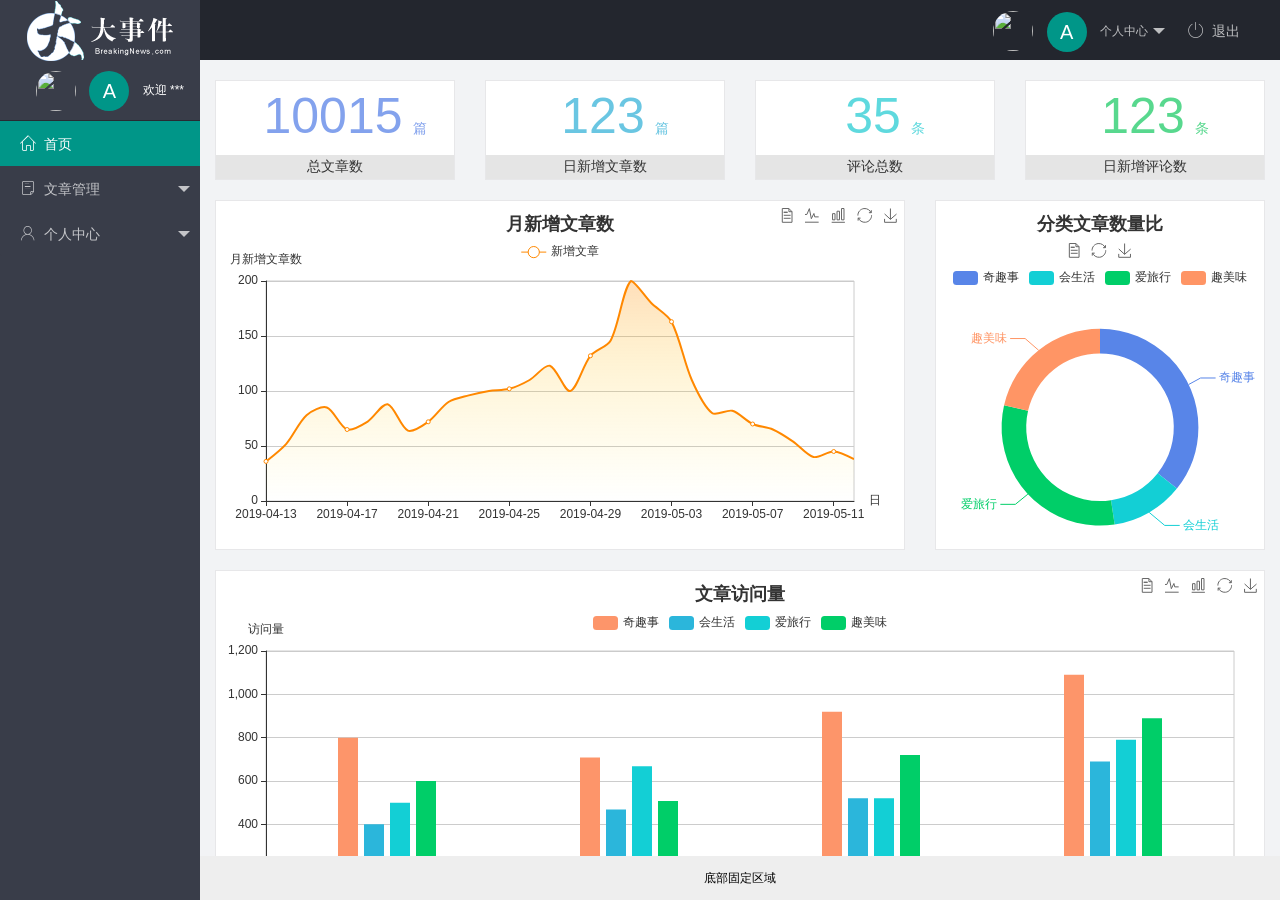
==== index.html @ 10306d2d "今日完成退出功能" ====
<!DOCTYPE html>
<html lang="en">

<head>
    <meta charset="UTF-8" />
    <meta http-equiv="X-UA-Compatible" content="IE=edge" />
    <meta name="viewport" content="width=device-width, initial-scale=1.0" />
    <title>Document</title>
    <link rel="stylesheet" href="/assets/lib/layui/css/layui.css" />
    <link rel="stylesheet" href="/assets/fonts/iconfont.css">
    <link rel="stylesheet" href="/assets/css/index.css">
</head>

<body>
    <div class="layui-layout layui-layout-admin">
        <div class="layui-header">
            <div class="layui-logo layui-hide-xs layui-bg-black">
                <img src="/assets/images/logo.png" alt="" />
            </div>

            <ul class="layui-nav layui-layout-right">
                <li class="layui-nav-item layui-hide layui-show-md-inline-block">
                    <!-- 右侧导航栏上面头像 -->
                    <a href="javascript:;" class="userinfo">
                        <img src="http://t.cn/RCzsdCq" class="layui-nav-img" />
                        <span class="text-avatar">A</span>
                        个人中心
                    </a>
                    <dl class="layui-nav-child">
                        <dd><a href="">基本资料</a></dd>
                        <dd><a href="">更换头像</a></dd>
                        <dd><a href="">重置密码</a></dd>
                    </dl>
                </li>
                <li class="layui-nav-item" lay-header-event="menuRight" lay-unselect>
                    <a href="javascript:;" id="btnLogout"><span class="iconfont icon-tuichu"></span>退出</a>
                </li>
            </ul>
        </div>

        <div class="layui-side layui-bg-black">
            <div class="layui-side-scroll">
                <!-- 左侧导航区域（可配合layui已有的垂直导航） -->
                <!-- 左侧侧边栏上面头像 -->
                <div class="userinfo">
                    <img src="http://t.cn/RCzsdCq" class="layui-nav-img" />
                    <span class="text-avatar">A</span>
                    <span id="welcome">欢迎 ***</span>
                </div>
                <ul class="layui-nav layui-nav-tree" lay-shrink="all">
                    <li class="layui-nav-item layui-this">
                        <a href="/home/dashboard.html" target="fm"><span class="iconfont icon-home"></span>首页</a>
                    </li>
                    <li class="layui-nav-item">
                        <a class="" href="javascript:;"><span class="iconfont icon-16"></span>文章管理</a>
                        <dl class="layui-nav-child">
                            <dd><a href="javascript:;"><i class="layui-icon layui-icon-app"></i>文章类别</a></dd>
                            <dd><a href="javascript:;"><i class="layui-icon layui-icon-app"></i>文章列表</a></dd>
                            <dd><a href="javascript:;"><i class="layui-icon layui-icon-app"></i>发布文章</a></dd>
                        </dl>
                    </li>
                    <li class="layui-nav-item">
                        <a href="javascript:;"><span class="iconfont icon-user"></span>个人中心</a>
                        <dl class="layui-nav-child">
                            <dd><a href="javascript:;"><i class="layui-icon layui-icon-app"></i>基本资料</a></dd>
                            <dd><a href="javascript:;"><i class="layui-icon layui-icon-app"></i>更换头像</a></dd>
                            <dd><a href="javascript:;"><i class="layui-icon layui-icon-app"></i>重置密码</a></dd>
                        </dl>
                    </li>
                </ul>
            </div>
        </div>

        <div class="layui-body">
            <!-- 内容主体区域 -->
            <iframe name="fm" src="/home/dashboard.html" frameborder="0"></iframe>
        </div>

        <div class="layui-footer">
            <!-- 底部固定区域 -->
            底部固定区域
        </div>
    </div>
    <script src="/assets/lib/layui/layui.all.js"></script>
    <script src="/assets/lib/jquery.js"></script>
    <script src="/assets/js/baseAPI.js"></script>
    <script src="/assets/js/index.js"></script>
</body>

</html>
---- assets/lib/layui/css/layui.css ----
/** layui-v2.5.5 MIT License By https://www.layui.com */
 .layui-inline,img{display:inline-block;vertical-align:middle}h1,h2,h3,h4,h5,h6{font-weight:400}.layui-edge,.layui-header,.layui-inline,.layui-main{position:relative}.layui-body,.layui-edge,.layui-elip{overflow:hidden}.layui-btn,.layui-edge,.layui-inline,img{vertical-align:middle}.layui-btn,.layui-disabled,.layui-icon,.layui-unselect{-moz-user-select:none;-webkit-user-select:none;-ms-user-select:none}.layui-elip,.layui-form-checkbox span,.layui-form-pane .layui-form-label{text-overflow:ellipsis;white-space:nowrap}.layui-breadcrumb,.layui-tree-btnGroup{visibility:hidden}blockquote,body,button,dd,div,dl,dt,form,h1,h2,h3,h4,h5,h6,input,li,ol,p,pre,td,textarea,th,ul{margin:0;padding:0;-webkit-tap-highlight-color:rgba(0,0,0,0)}a:active,a:hover{outline:0}img{border:none}li{list-style:none}table{border-collapse:collapse;border-spacing:0}h4,h5,h6{font-size:100%}button,input,optgroup,option,select,textarea{font-family:inherit;font-size:inherit;font-style:inherit;font-weight:inherit;outline:0}pre{white-space:pre-wrap;white-space:-moz-pre-wrap;white-space:-pre-wrap;white-space:-o-pre-wrap;word-wrap:break-word}body{line-height:24px;font:14px Helvetica Neue,Helvetica,PingFang SC,Tahoma,Arial,sans-serif}hr{height:1px;margin:10px 0;border:0;clear:both}a{color:#333;text-decoration:none}a:hover{color:#777}a cite{font-style:normal;*cursor:pointer}.layui-border-box,.layui-border-box *{box-sizing:border-box}.layui-box,.layui-box *{box-sizing:content-box}.layui-clear{clear:both;*zoom:1}.layui-clear:after{content:'\20';clear:both;*zoom:1;display:block;height:0}.layui-inline{*display:inline;*zoom:1}.layui-edge{display:inline-block;width:0;height:0;border-width:6px;border-style:dashed;border-color:transparent}.layui-edge-top{top:-4px;border-bottom-color:#999;border-bottom-style:solid}.layui-edge-right{border-left-color:#999;border-left-style:solid}.layui-edge-bottom{top:2px;border-top-color:#999;border-top-style:solid}.layui-edge-left{border-right-color:#999;border-right-style:solid}.layui-disabled,.layui-disabled:hover{color:#d2d2d2!important;cursor:not-allowed!important}.layui-circle{border-radius:100%}.layui-show{display:block!important}.layui-hide{display:none!important}@font-face{font-family:layui-icon;src:url(../font/iconfont.eot?v=250);src:url(../font/iconfont.eot?v=250#iefix) format('embedded-opentype'),url(../font/iconfont.woff2?v=250) format('woff2'),url(../font/iconfont.woff?v=250) format('woff'),url(../font/iconfont.ttf?v=250) format('truetype'),url(../font/iconfont.svg?v=250#layui-icon) format('svg')}.layui-icon{font-family:layui-icon!important;font-size:16px;font-style:normal;-webkit-font-smoothing:antialiased;-moz-osx-font-smoothing:grayscale}.layui-icon-reply-fill:before{content:"\e611"}.layui-icon-set-fill:before{content:"\e614"}.layui-icon-menu-fill:before{content:"\e60f"}.layui-icon-search:before{content:"\e615"}.layui-icon-share:before{content:"\e641"}.layui-icon-set-sm:before{content:"\e620"}.layui-icon-engine:before{content:"\e628"}.layui-icon-close:before{content:"\1006"}.layui-icon-close-fill:before{content:"\1007"}.layui-icon-chart-screen:before{content:"\e629"}.layui-icon-star:before{content:"\e600"}.layui-icon-circle-dot:before{content:"\e617"}.layui-icon-chat:before{content:"\e606"}.layui-icon-release:before{content:"\e609"}.layui-icon-list:before{content:"\e60a"}.layui-icon-chart:before{content:"\e62c"}.layui-icon-ok-circle:before{content:"\1005"}.layui-icon-layim-theme:before{content:"\e61b"}.layui-icon-table:before{content:"\e62d"}.layui-icon-right:before{content:"\e602"}.layui-icon-left:before{content:"\e603"}.layui-icon-cart-simple:before{content:"\e698"}.layui-icon-face-cry:before{content:"\e69c"}.layui-icon-face-smile:before{content:"\e6af"}.layui-icon-survey:before{content:"\e6b2"}.layui-icon-tree:before{content:"\e62e"}.layui-icon-upload-circle:before{content:"\e62f"}.layui-icon-add-circle:before{content:"\e61f"}.layui-icon-download-circle:before{content:"\e601"}.layui-icon-templeate-1:before{content:"\e630"}.layui-icon-util:before{content:"\e631"}.layui-icon-face-surprised:before{content:"\e664"}.layui-icon-edit:before{content:"\e642"}.layui-icon-speaker:before{content:"\e645"}.layui-icon-down:before{content:"\e61a"}.layui-icon-file:before{content:"\e621"}.layui-icon-layouts:before{content:"\e632"}.layui-icon-rate-half:before{content:"\e6c9"}.layui-icon-add-circle-fine:before{content:"\e608"}.layui-icon-prev-circle:before{content:"\e633"}.layui-icon-read:before{content:"\e705"}.layui-icon-404:before{content:"\e61c"}.layui-icon-carousel:before{content:"\e634"}.layui-icon-help:before{content:"\e607"}.layui-icon-code-circle:before{content:"\e635"}.layui-icon-water:before{content:"\e636"}.layui-icon-username:before{content:"\e66f"}.layui-icon-find-fill:before{content:"\e670"}.layui-icon-about:before{content:"\e60b"}.layui-icon-location:before{content:"\e715"}.layui-icon-up:before{content:"\e619"}.layui-icon-pause:before{content:"\e651"}.layui-icon-date:before{content:"\e637"}.layui-icon-layim-uploadfile:before{content:"\e61d"}.layui-icon-delete:before{content:"\e640"}.layui-icon-play:before{content:"\e652"}.layui-icon-top:before{content:"\e604"}.layui-icon-friends:before{content:"\e612"}.layui-icon-refresh-3:before{content:"\e9aa"}.layui-icon-ok:before{content:"\e605"}.layui-icon-layer:before{content:"\e638"}.layui-icon-face-smile-fine:before{content:"\e60c"}.layui-icon-dollar:before{content:"\e659"}.layui-icon-group:before{content:"\e613"}.layui-icon-layim-download:before{content:"\e61e"}.layui-icon-picture-fine:before{content:"\e60d"}.layui-icon-link:before{content:"\e64c"}.layui-icon-diamond:before{content:"\e735"}.layui-icon-log:before{content:"\e60e"}.layui-icon-rate-solid:before{content:"\e67a"}.layui-icon-fonts-del:before{content:"\e64f"}.layui-icon-unlink:before{content:"\e64d"}.layui-icon-fonts-clear:before{content:"\e639"}.layui-icon-triangle-r:before{content:"\e623"}.layui-icon-circle:before{content:"\e63f"}.layui-icon-radio:before{content:"\e643"}.layui-icon-align-center:before{content:"\e647"}.layui-icon-align-right:before{content:"\e648"}.layui-icon-align-left:before{content:"\e649"}.layui-icon-loading-1:before{content:"\e63e"}.layui-icon-return:before{content:"\e65c"}.layui-icon-fonts-strong:before{content:"\e62b"}.layui-icon-upload:before{content:"\e67c"}.layui-icon-dialogue:before{content:"\e63a"}.layui-icon-video:before{content:"\e6ed"}.layui-icon-headset:before{content:"\e6fc"}.layui-icon-cellphone-fine:before{content:"\e63b"}.layui-icon-add-1:before{content:"\e654"}.layui-icon-face-smile-b:before{content:"\e650"}.layui-icon-fonts-html:before{content:"\e64b"}.layui-icon-form:before{content:"\e63c"}.layui-icon-cart:before{content:"\e657"}.layui-icon-camera-fill:before{content:"\e65d"}.layui-icon-tabs:before{content:"\e62a"}.layui-icon-fonts-code:before{content:"\e64e"}.layui-icon-fire:before{content:"\e756"}.layui-icon-set:before{content:"\e716"}.layui-icon-fonts-u:before{content:"\e646"}.layui-icon-triangle-d:before{content:"\e625"}.layui-icon-tips:before{content:"\e702"}.layui-icon-picture:before{content:"\e64a"}.layui-icon-more-vertical:before{content:"\e671"}.layui-icon-flag:before{content:"\e66c"}.layui-icon-loading:before{content:"\e63d"}.layui-icon-fonts-i:before{content:"\e644"}.layui-icon-refresh-1:before{content:"\e666"}.layui-icon-rmb:before{content:"\e65e"}.layui-icon-home:before{content:"\e68e"}.layui-icon-user:before{content:"\e770"}.layui-icon-notice:before{content:"\e667"}.layui-icon-login-weibo:before{content:"\e675"}.layui-icon-voice:before{content:"\e688"}.layui-icon-upload-drag:before{content:"\e681"}.layui-icon-login-qq:before{content:"\e676"}.layui-icon-snowflake:before{content:"\e6b1"}.layui-icon-file-b:before{content:"\e655"}.layui-icon-template:before{content:"\e663"}.layui-icon-auz:before{content:"\e672"}.layui-icon-console:before{content:"\e665"}.layui-icon-app:before{content:"\e653"}.layui-icon-prev:before{content:"\e65a"}.layui-icon-website:before{content:"\e7ae"}.layui-icon-next:before{content:"\e65b"}.layui-icon-component:before{content:"\e857"}.layui-icon-more:before{content:"\e65f"}.layui-icon-login-wechat:before{content:"\e677"}.layui-icon-shrink-right:before{content:"\e668"}.layui-icon-spread-left:before{content:"\e66b"}.layui-icon-camera:before{content:"\e660"}.layui-icon-note:before{content:"\e66e"}.layui-icon-refresh:before{content:"\e669"}.layui-icon-female:before{content:"\e661"}.layui-icon-male:before{content:"\e662"}.layui-icon-password:before{content:"\e673"}.layui-icon-senior:before{content:"\e674"}.layui-icon-theme:before{content:"\e66a"}.layui-icon-tread:before{content:"\e6c5"}.layui-icon-praise:before{content:"\e6c6"}.layui-icon-star-fill:before{content:"\e658"}.layui-icon-rate:before{content:"\e67b"}.layui-icon-template-1:before{content:"\e656"}.layui-icon-vercode:before{content:"\e679"}.layui-icon-cellphone:before{content:"\e678"}.layui-icon-screen-full:before{content:"\e622"}.layui-icon-screen-restore:before{content:"\e758"}.layui-icon-cols:before{content:"\e610"}.layui-icon-export:before{content:"\e67d"}.layui-icon-print:before{content:"\e66d"}.layui-icon-slider:before{content:"\e714"}.layui-icon-addition:before{content:"\e624"}.layui-icon-subtraction:before{content:"\e67e"}.layui-icon-service:before{content:"\e626"}.layui-icon-transfer:before{content:"\e691"}.layui-main{width:1140px;margin:0 auto}.layui-header{z-index:1000;height:60px}.layui-header a:hover{transition:all .5s;-webkit-transition:all .5s}.layui-side{position:fixed;left:0;top:0;bottom:0;z-index:999;width:200px;overflow-x:hidden}.layui-side-scroll{position:relative;width:220px;height:100%;overflow-x:hidden}.layui-body{position:absolute;left:200px;right:0;top:0;bottom:0;z-index:998;width:auto;overflow-y:auto;box-sizing:border-box}.layui-layout-body{overflow:hidden}.layui-layout-admin .layui-header{background-color:#23262E}.layui-layout-admin .layui-side{top:60px;width:200px;overflow-x:hidden}.layui-layout-admin .layui-body{position:fixed;top:60px;bottom:44px}.layui-layout-admin .layui-main{width:auto;margin:0 15px}.layui-layout-admin .layui-footer{position:fixed;left:200px;right:0;bottom:0;height:44px;line-height:44px;padding:0 15px;background-color:#eee}.layui-layout-admin .layui-logo{position:absolute;left:0;top:0;width:200px;height:100%;line-height:60px;text-align:center;color:#009688;font-size:16px}.layui-layout-admin .layui-header .layui-nav{background:0 0}.layui-layout-left{position:absolute!important;left:200px;top:0}.layui-layout-right{position:absolute!important;right:0;top:0}.layui-container{position:relative;margin:0 auto;padding:0 15px;box-sizing:border-box}.layui-fluid{position:relative;margin:0 auto;padding:0 15px}.layui-row:after,.layui-row:before{content:'';display:block;clear:both}.layui-col-lg1,.layui-col-lg10,.layui-col-lg11,.layui-col-lg12,.layui-col-lg2,.layui-col-lg3,.layui-col-lg4,.layui-col-lg5,.layui-col-lg6,.layui-col-lg7,.layui-col-lg8,.layui-col-lg9,.layui-col-md1,.layui-col-md10,.layui-col-md11,.layui-col-md12,.layui-col-md2,.layui-col-md3,.layui-col-md4,.layui-col-md5,.layui-col-md6,.layui-col-md7,.layui-col-md8,.layui-col-md9,.layui-col-sm1,.layui-col-sm10,.layui-col-sm11,.layui-col-sm12,.layui-col-sm2,.layui-col-sm3,.layui-col-sm4,.layui-col-sm5,.layui-col-sm6,.layui-col-sm7,.layui-col-sm8,.layui-col-sm9,.layui-col-xs1,.layui-col-xs10,.layui-col-xs11,.layui-col-xs12,.layui-col-xs2,.layui-col-xs3,.layui-col-xs4,.layui-col-xs5,.layui-col-xs6,.layui-col-xs7,.layui-col-xs8,.layui-col-xs9{position:relative;display:block;box-sizing:border-box}.layui-col-xs1,.layui-col-xs10,.layui-col-xs11,.layui-col-xs12,.layui-col-xs2,.layui-col-xs3,.layui-col-xs4,.layui-col-xs5,.layui-col-xs6,.layui-col-xs7,.layui-col-xs8,.layui-col-xs9{float:left}.layui-col-xs1{width:8.33333333%}.layui-col-xs2{width:16.66666667%}.layui-col-xs3{width:25%}.layui-col-xs4{width:33.33333333%}.layui-col-xs5{width:41.66666667%}.layui-col-xs6{width:50%}.layui-col-xs7{width:58.33333333%}.layui-col-xs8{width:66.66666667%}.layui-col-xs9{width:75%}.layui-col-xs10{width:83.33333333%}.layui-col-xs11{width:91.66666667%}.layui-col-xs12{width:100%}.layui-col-xs-offset1{margin-left:8.33333333%}.layui-col-xs-offset2{margin-left:16.66666667%}.layui-col-xs-offset3{margin-left:25%}.layui-col-xs-offset4{margin-left:33.33333333%}.layui-col-xs-offset5{margin-left:41.66666667%}.layui-col-xs-offset6{margin-left:50%}.layui-col-xs-offset7{margin-left:58.33333333%}.layui-col-xs-offset8{margin-left:66.66666667%}.layui-col-xs-offset9{margin-left:75%}.layui-col-xs-offset10{margin-left:83.33333333%}.layui-col-xs-offset11{margin-left:91.66666667%}.layui-col-xs-offset12{margin-left:100%}@media screen and (max-width:768px){.layui-hide-xs{display:none!important}.layui-show-xs-block{display:block!important}.layui-show-xs-inline{display:inline!important}.layui-show-xs-inline-block{display:inline-block!important}}@media screen and (min-width:768px){.layui-container{width:750px}.layui-hide-sm{display:none!important}.layui-show-sm-block{display:block!important}.layui-show-sm-inline{display:inline!important}.layui-show-sm-inline-block{display:inline-block!important}.layui-col-sm1,.layui-col-sm10,.layui-col-sm11,.layui-col-sm12,.layui-col-sm2,.layui-col-sm3,.layui-col-sm4,.layui-col-sm5,.layui-col-sm6,.layui-col-sm7,.layui-col-sm8,.layui-col-sm9{float:left}.layui-col-sm1{width:8.33333333%}.layui-col-sm2{width:16.66666667%}.layui-col-sm3{width:25%}.layui-col-sm4{width:33.33333333%}.layui-col-sm5{width:41.66666667%}.layui-col-sm6{width:50%}.layui-col-sm7{width:58.33333333%}.layui-col-sm8{width:66.66666667%}.layui-col-sm9{width:75%}.layui-col-sm10{width:83.33333333%}.layui-col-sm11{width:91.66666667%}.layui-col-sm12{width:100%}.layui-col-sm-offset1{margin-left:8.33333333%}.layui-col-sm-offset2{margin-left:16.66666667%}.layui-col-sm-offset3{margin-left:25%}.layui-col-sm-offset4{margin-left:33.33333333%}.layui-col-sm-offset5{margin-left:41.66666667%}.layui-col-sm-offset6{margin-left:50%}.layui-col-sm-offset7{margin-left:58.33333333%}.layui-col-sm-offset8{margin-left:66.66666667%}.layui-col-sm-offset9{margin-left:75%}.layui-col-sm-offset10{margin-left:83.33333333%}.layui-col-sm-offset11{margin-left:91.66666667%}.layui-col-sm-offset12{margin-left:100%}}@media screen and (min-width:992px){.layui-container{width:970px}.layui-hide-md{display:none!important}.layui-show-md-block{display:block!important}.layui-show-md-inline{display:inline!important}.layui-show-md-inline-block{display:inline-block!important}.layui-col-md1,.layui-col-md10,.layui-col-md11,.layui-col-md12,.layui-col-md2,.layui-col-md3,.layui-col-md4,.layui-col-md5,.layui-col-md6,.layui-col-md7,.layui-col-md8,.layui-col-md9{float:left}.layui-col-md1{width:8.33333333%}.layui-col-md2{width:16.66666667%}.layui-col-md3{width:25%}.layui-col-md4{width:33.33333333%}.layui-col-md5{width:41.66666667%}.layui-col-md6{width:50%}.layui-col-md7{width:58.33333333%}.layui-col-md8{width:66.66666667%}.layui-col-md9{width:75%}.layui-col-md10{width:83.33333333%}.layui-col-md11{width:91.66666667%}.layui-col-md12{width:100%}.layui-col-md-offset1{margin-left:8.33333333%}.layui-col-md-offset2{margin-left:16.66666667%}.layui-col-md-offset3{margin-left:25%}.layui-col-md-offset4{margin-left:33.33333333%}.layui-col-md-offset5{margin-left:41.66666667%}.layui-col-md-offset6{margin-left:50%}.layui-col-md-offset7{margin-left:58.33333333%}.layui-col-md-offset8{margin-left:66.66666667%}.layui-col-md-offset9{margin-left:75%}.layui-col-md-offset10{margin-left:83.33333333%}.layui-col-md-offset11{margin-left:91.66666667%}.layui-col-md-offset12{margin-left:100%}}@media screen and (min-width:1200px){.layui-container{width:1170px}.layui-hide-lg{display:none!important}.layui-show-lg-block{display:block!important}.layui-show-lg-inline{display:inline!important}.layui-show-lg-inline-block{display:inline-block!important}.layui-col-lg1,.layui-col-lg10,.layui-col-lg11,.layui-col-lg12,.layui-col-lg2,.layui-col-lg3,.layui-col-lg4,.layui-col-lg5,.layui-col-lg6,.layui-col-lg7,.layui-col-lg8,.layui-col-lg9{float:left}.layui-col-lg1{width:8.33333333%}.layui-col-lg2{width:16.66666667%}.layui-col-lg3{width:25%}.layui-col-lg4{width:33.33333333%}.layui-col-lg5{width:41.66666667%}.layui-col-lg6{width:50%}.layui-col-lg7{width:58.33333333%}.layui-col-lg8{width:66.66666667%}.layui-col-lg9{width:75%}.layui-col-lg10{width:83.33333333%}.layui-col-lg11{width:91.66666667%}.layui-col-lg12{width:100%}.layui-col-lg-offset1{margin-left:8.33333333%}.layui-col-lg-offset2{margin-left:16.66666667%}.layui-col-lg-offset3{margin-left:25%}.layui-col-lg-offset4{margin-left:33.33333333%}.layui-col-lg-offset5{margin-left:41.66666667%}.layui-col-lg-offset6{margin-left:50%}.layui-col-lg-offset7{margin-left:58.33333333%}.layui-col-lg-offset8{margin-left:66.66666667%}.layui-col-lg-offset9{margin-left:75%}.layui-col-lg-offset10{margin-left:83.33333333%}.layui-col-lg-offset11{margin-left:91.66666667%}.layui-col-lg-offset12{margin-left:100%}}.layui-col-space1{margin:-.5px}.layui-col-space1>*{padding:.5px}.layui-col-space3{margin:-1.5px}.layui-col-space3>*{padding:1.5px}.layui-col-space5{margin:-2.5px}.layui-col-space5>*{padding:2.5px}.layui-col-space8{margin:-3.5px}.layui-col-space8>*{padding:3.5px}.layui-col-space10{margin:-5px}.layui-col-space10>*{padding:5px}.layui-col-space12{margin:-6px}.layui-col-space12>*{padding:6px}.layui-col-space15{margin:-7.5px}.layui-col-space15>*{padding:7.5px}.layui-col-space18{margin:-9px}.layui-col-space18>*{padding:9px}.layui-col-space20{margin:-10px}.layui-col-space20>*{padding:10px}.layui-col-space22{margin:-11px}.layui-col-space22>*{padding:11px}.layui-col-space25{margin:-12.5px}.layui-col-space25>*{padding:12.5px}.layui-col-space30{margin:-15px}.layui-col-space30>*{padding:15px}.layui-btn,.layui-input,.layui-select,.layui-textarea,.layui-upload-button{outline:0;-webkit-appearance:none;transition:all .3s;-webkit-transition:all .3s;box-sizing:border-box}.layui-elem-quote{margin-bottom:10px;padding:15px;line-height:22px;border-left:5px solid #009688;border-radius:0 2px 2px 0;background-color:#f2f2f2}.layui-quote-nm{border-style:solid;border-width:1px 1px 1px 5px;background:0 0}.layui-elem-field{margin-bottom:10px;padding:0;border-width:1px;border-style:solid}.layui-elem-field legend{margin-left:20px;padding:0 10px;font-size:20px;font-weight:300}.layui-field-title{margin:10px 0 20px;border-width:1px 0 0}.layui-field-box{padding:10px 15px}.layui-field-title .layui-field-box{padding:10px 0}.layui-progress{position:relative;height:6px;border-radius:20px;background-color:#e2e2e2}.layui-progress-bar{position:absolute;left:0;top:0;width:0;max-width:100%;height:6px;border-radius:20px;text-align:right;background-color:#5FB878;transition:all .3s;-webkit-transition:all .3s}.layui-progress-big,.layui-progress-big .layui-progress-bar{height:18px;line-height:18px}.layui-progress-text{position:relative;top:-20px;line-height:18px;font-size:12px;color:#666}.layui-progress-big .layui-progress-text{position:static;padding:0 10px;color:#fff}.layui-collapse{border-width:1px;border-style:solid;border-radius:2px}.layui-colla-content,.layui-colla-item{border-top-width:1px;border-top-style:solid}.layui-colla-item:first-child{border-top:none}.layui-colla-title{position:relative;height:42px;line-height:42px;padding:0 15px 0 35px;color:#333;background-color:#f2f2f2;cursor:pointer;font-size:14px;overflow:hidden}.layui-colla-content{display:none;padding:10px 15px;line-height:22px;color:#666}.layui-colla-icon{position:absolute;left:15px;top:0;font-size:14px}.layui-card{margin-bottom:15px;border-radius:2px;background-color:#fff;box-shadow:0 1px 2px 0 rgba(0,0,0,.05)}.layui-card:last-child{margin-bottom:0}.layui-card-header{position:relative;height:42px;line-height:42px;padding:0 15px;border-bottom:1px solid #f6f6f6;color:#333;border-radius:2px 2px 0 0;font-size:14px}.layui-bg-black,.layui-bg-blue,.layui-bg-cyan,.layui-bg-green,.layui-bg-orange,.layui-bg-red{color:#fff!important}.layui-card-body{position:relative;padding:10px 15px;line-height:24px}.layui-card-body[pad15]{padding:15px}.layui-card-body[pad20]{padding:20px}.layui-card-body .layui-table{margin:5px 0}.layui-card .layui-tab{margin:0}.layui-panel-window{position:relative;padding:15px;border-radius:0;border-top:5px solid #E6E6E6;background-color:#fff}.layui-auxiliar-moving{position:fixed;left:0;right:0;top:0;bottom:0;width:100%;height:100%;background:0 0;z-index:9999999999}.layui-form-label,.layui-form-mid,.layui-form-select,.layui-input-block,.layui-input-inline,.layui-textarea{position:relative}.layui-bg-red{background-color:#FF5722!important}.layui-bg-orange{background-color:#FFB800!important}.layui-bg-green{background-color:#009688!important}.layui-bg-cyan{background-color:#2F4056!important}.layui-bg-blue{background-color:#1E9FFF!important}.layui-bg-black{background-color:#393D49!important}.layui-bg-gray{background-color:#eee!important;color:#666!important}.layui-badge-rim,.layui-colla-content,.layui-colla-item,.layui-collapse,.layui-elem-field,.layui-form-pane .layui-form-item[pane],.layui-form-pane .layui-form-label,.layui-input,.layui-layedit,.layui-layedit-tool,.layui-quote-nm,.layui-select,.layui-tab-bar,.layui-tab-card,.layui-tab-title,.layui-tab-title .layui-this:after,.layui-textarea{border-color:#e6e6e6}.layui-timeline-item:before,hr{background-color:#e6e6e6}.layui-text{line-height:22px;font-size:14px;color:#666}.layui-text h1,.layui-text h2,.layui-text h3{font-weight:500;color:#333}.layui-text h1{font-size:30px}.layui-text h2{font-size:24px}.layui-text h3{font-size:18px}.layui-text a:not(.layui-btn){color:#01AAED}.layui-text a:not(.layui-btn):hover{text-decoration:underline}.layui-text ul{padding:5px 0 5px 15px}.layui-text ul li{margin-top:5px;list-style-type:disc}.layui-text em,.layui-word-aux{color:#999!important;padding:0 5px!important}.layui-btn{display:inline-block;height:38px;line-height:38px;padding:0 18px;background-color:#009688;color:#fff;white-space:nowrap;text-align:center;font-size:14px;border:none;border-radius:2px;cursor:pointer}.layui-btn:hover{opacity:.8;filter:alpha(opacity=80);color:#fff}.layui-btn:active{opacity:1;filter:alpha(opacity=100)}.layui-btn+.layui-btn{margin-left:10px}.layui-btn-container{font-size:0}.layui-btn-container .layui-btn{margin-right:10px;margin-bottom:10px}.layui-btn-container .layui-btn+.layui-btn{margin-left:0}.layui-table .layui-btn-container .layui-btn{margin-bottom:9px}.layui-btn-radius{border-radius:100px}.layui-btn .layui-icon{margin-right:3px;font-size:18px;vertical-align:bottom;vertical-align:middle\9}.layui-btn-primary{border:1px solid #C9C9C9;background-color:#fff;color:#555}.layui-btn-primary:hover{border-color:#009688;color:#333}.layui-btn-normal{background-color:#1E9FFF}.layui-btn-warm{background-color:#FFB800}.layui-btn-danger{background-color:#FF5722}.layui-btn-checked{background-color:#5FB878}.layui-btn-disabled,.layui-btn-disabled:active,.layui-btn-disabled:hover{border:1px solid #e6e6e6;background-color:#FBFBFB;color:#C9C9C9;cursor:not-allowed;opacity:1}.layui-btn-lg{height:44px;line-height:44px;padding:0 25px;font-size:16px}.layui-btn-sm{height:30px;line-height:30px;padding:0 10px;font-size:12px}.layui-btn-sm i{font-size:16px!important}.layui-btn-xs{height:22px;line-height:22px;padding:0 5px;font-size:12px}.layui-btn-xs i{font-size:14px!important}.layui-btn-group{display:inline-block;vertical-align:middle;font-size:0}.layui-btn-group .layui-btn{margin-left:0!important;margin-right:0!important;border-left:1px solid rgba(255,255,255,.5);border-radius:0}.layui-btn-group .layui-btn-primary{border-left:none}.layui-btn-group .layui-btn-primary:hover{border-color:#C9C9C9;color:#009688}.layui-btn-group .layui-btn:first-child{border-left:none;border-radius:2px 0 0 2px}.layui-btn-group .layui-btn-primary:first-child{border-left:1px solid #c9c9c9}.layui-btn-group .layui-btn:last-child{border-radius:0 2px 2px 0}.layui-btn-group .layui-btn+.layui-btn{margin-left:0}.layui-btn-group+.layui-btn-group{margin-left:10px}.layui-btn-fluid{width:100%}.layui-input,.layui-select,.layui-textarea{height:38px;line-height:1.3;line-height:38px\9;border-width:1px;border-style:solid;background-color:#fff;border-radius:2px}.layui-input::-webkit-input-placeholder,.layui-select::-webkit-input-placeholder,.layui-textarea::-webkit-input-placeholder{line-height:1.3}.layui-input,.layui-textarea{display:block;width:100%;padding-left:10px}.layui-input:hover,.layui-textarea:hover{border-color:#D2D2D2!important}.layui-input:focus,.layui-textarea:focus{border-color:#C9C9C9!important}.layui-textarea{min-height:100px;height:auto;line-height:20px;padding:6px 10px;resize:vertical}.layui-select{padding:0 10px}.layui-form input[type=checkbox],.layui-form input[type=radio],.layui-form select{display:none}.layui-form [lay-ignore]{display:initial}.layui-form-item{margin-bottom:15px;clear:both;*zoom:1}.layui-form-item:after{content:'\20';clear:both;*zoom:1;display:block;height:0}.layui-form-label{float:left;display:block;padding:9px 15px;width:80px;font-weight:400;line-height:20px;text-align:right}.layui-form-label-col{display:block;float:none;padding:9px 0;line-height:20px;text-align:left}.layui-form-item .layui-inline{margin-bottom:5px;margin-right:10px}.layui-input-block{margin-left:110px;min-height:36px}.layui-input-inline{display:inline-block;vertical-align:middle}.layui-form-item .layui-input-inline{float:left;width:190px;margin-right:10px}.layui-form-text .layui-input-inline{width:auto}.layui-form-mid{float:left;display:block;padding:9px 0!important;line-height:20px;margin-right:10px}.layui-form-danger+.layui-form-select .layui-input,.layui-form-danger:focus{border-color:#FF5722!important}.layui-form-select .layui-input{padding-right:30px;cursor:pointer}.layui-form-select .layui-edge{position:absolute;right:10px;top:50%;margin-top:-3px;cursor:pointer;border-width:6px;border-top-color:#c2c2c2;border-top-style:solid;transition:all .3s;-webkit-transition:all .3s}.layui-form-select dl{display:none;position:absolute;left:0;top:42px;padding:5px 0;z-index:899;min-width:100%;border:1px solid #d2d2d2;max-height:300px;overflow-y:auto;background-color:#fff;border-radius:2px;box-shadow:0 2px 4px rgba(0,0,0,.12);box-sizing:border-box}.layui-form-select dl dd,.layui-form-select dl dt{padding:0 10px;line-height:36px;white-space:nowrap;overflow:hidden;text-overflow:ellipsis}.layui-form-select dl dt{font-size:12px;color:#999}.layui-form-select dl dd{cursor:pointer}.layui-form-select dl dd:hover{background-color:#f2f2f2;-webkit-transition:.5s all;transition:.5s all}.layui-form-select .layui-select-group dd{padding-left:20px}.layui-form-select dl dd.layui-select-tips{padding-left:10px!important;color:#999}.layui-form-select dl dd.layui-this{background-color:#5FB878;color:#fff}.layui-form-checkbox,.layui-form-select dl dd.layui-disabled{background-color:#fff}.layui-form-selected dl{display:block}.layui-form-checkbox,.layui-form-checkbox *,.layui-form-switch{display:inline-block;vertical-align:middle}.layui-form-selected .layui-edge{margin-top:-9px;-webkit-transform:rotate(180deg);transform:rotate(180deg);margin-top:-3px\9}:root .layui-form-selected .layui-edge{margin-top:-9px\0/IE9}.layui-form-selectup dl{top:auto;bottom:42px}.layui-select-none{margin:5px 0;text-align:center;color:#999}.layui-select-disabled .layui-disabled{border-color:#eee!important}.layui-select-disabled .layui-edge{border-top-color:#d2d2d2}.layui-form-checkbox{position:relative;height:30px;line-height:30px;margin-right:10px;padding-right:30px;cursor:pointer;font-size:0;-webkit-transition:.1s linear;transition:.1s linear;box-sizing:border-box}.layui-form-checkbox span{padding:0 10px;height:100%;font-size:14px;border-radius:2px 0 0 2px;background-color:#d2d2d2;color:#fff;overflow:hidden}.layui-form-checkbox:hover span{background-color:#c2c2c2}.layui-form-checkbox i{position:absolute;right:0;top:0;width:30px;height:28px;border:1px solid #d2d2d2;border-left:none;border-radius:0 2px 2px 0;color:#fff;font-size:20px;text-align:center}.layui-form-checkbox:hover i{border-color:#c2c2c2;color:#c2c2c2}.layui-form-checked,.layui-form-checked:hover{border-color:#5FB878}.layui-form-checked span,.layui-form-checked:hover span{background-color:#5FB878}.layui-form-checked i,.layui-form-checked:hover i{color:#5FB878}.layui-form-item .layui-form-checkbox{margin-top:4px}.layui-form-checkbox[lay-skin=primary]{height:auto!important;line-height:normal!important;min-width:18px;min-height:18px;border:none!important;margin-right:0;padding-left:28px;padding-right:0;background:0 0}.layui-form-checkbox[lay-skin=primary] span{padding-left:0;padding-right:15px;line-height:18px;background:0 0;color:#666}.layui-form-checkbox[lay-skin=primary] i{right:auto;left:0;width:16px;height:16px;line-height:16px;border:1px solid #d2d2d2;font-size:12px;border-radius:2px;background-color:#fff;-webkit-transition:.1s linear;transition:.1s linear}.layui-form-checkbox[lay-skin=primary]:hover i{border-color:#5FB878;color:#fff}.layui-form-checked[lay-skin=primary] i{border-color:#5FB878!important;background-color:#5FB878;color:#fff}.layui-checkbox-disbaled[lay-skin=primary] span{background:0 0!important;color:#c2c2c2}.layui-checkbox-disbaled[lay-skin=primary]:hover i{border-color:#d2d2d2}.layui-form-item .layui-form-checkbox[lay-skin=primary]{margin-top:10px}.layui-form-switch{position:relative;height:22px;line-height:22px;min-width:35px;padding:0 5px;margin-top:8px;border:1px solid #d2d2d2;border-radius:20px;cursor:pointer;background-color:#fff;-webkit-transition:.1s linear;transition:.1s linear}.layui-form-switch i{position:absolute;left:5px;top:3px;width:16px;height:16px;border-radius:20px;background-color:#d2d2d2;-webkit-transition:.1s linear;transition:.1s linear}.layui-form-switch em{position:relative;top:0;width:25px;margin-left:21px;padding:0!important;text-align:center!important;color:#999!important;font-style:normal!important;font-size:12px}.layui-form-onswitch{border-color:#5FB878;background-color:#5FB878}.layui-checkbox-disbaled,.layui-checkbox-disbaled i{border-color:#e2e2e2!important}.layui-form-onswitch i{left:100%;margin-left:-21px;background-color:#fff}.layui-form-onswitch em{margin-left:5px;margin-right:21px;color:#fff!important}.layui-checkbox-disbaled span{background-color:#e2e2e2!important}.layui-checkbox-disbaled:hover i{color:#fff!important}[lay-radio]{display:none}.layui-form-radio,.layui-form-radio *{display:inline-block;vertical-align:middle}.layui-form-radio{line-height:28px;margin:6px 10px 0 0;padding-right:10px;cursor:pointer;font-size:0}.layui-form-radio *{font-size:14px}.layui-form-radio>i{margin-right:8px;font-size:22px;color:#c2c2c2}.layui-form-radio>i:hover,.layui-form-radioed>i{color:#5FB878}.layui-radio-disbaled>i{color:#e2e2e2!important}.layui-form-pane .layui-form-label{width:110px;padding:8px 15px;height:38px;line-height:20px;border-width:1px;border-style:solid;border-radius:2px 0 0 2px;text-align:center;background-color:#FBFBFB;overflow:hidden;box-sizing:border-box}.layui-form-pane .layui-input-inline{margin-left:-1px}.layui-form-pane .layui-input-block{margin-left:110px;left:-1px}.layui-form-pane .layui-input{border-radius:0 2px 2px 0}.layui-form-pane .layui-form-text .layui-form-label{float:none;width:100%;border-radius:2px;box-sizing:border-box;text-align:left}.layui-form-pane .layui-form-text .layui-input-inline{display:block;margin:0;top:-1px;clear:both}.layui-form-pane .layui-form-text .layui-input-block{margin:0;left:0;top:-1px}.layui-form-pane .layui-form-text .layui-textarea{min-height:100px;border-radius:0 0 2px 2px}.layui-form-pane .layui-form-checkbox{margin:4px 0 4px 10px}.layui-form-pane .layui-form-radio,.layui-form-pane .layui-form-switch{margin-top:6px;margin-left:10px}.layui-form-pane .layui-form-item[pane]{position:relative;border-width:1px;border-style:solid}.layui-form-pane .layui-form-item[pane] .layui-form-label{position:absolute;left:0;top:0;height:100%;border-width:0 1px 0 0}.layui-form-pane .layui-form-item[pane] .layui-input-inline{margin-left:110px}@media screen and (max-width:450px){.layui-form-item .layui-form-label{text-overflow:ellipsis;overflow:hidden;white-space:nowrap}.layui-form-item .layui-inline{display:block;margin-right:0;margin-bottom:20px;clear:both}.layui-form-item .layui-inline:after{content:'\20';clear:both;display:block;height:0}.layui-form-item .layui-input-inline{display:block;float:none;left:-3px;width:auto;margin:0 0 10px 112px}.layui-form-item .layui-input-inline+.layui-form-mid{margin-left:110px;top:-5px;padding:0}.layui-form-item .layui-form-checkbox{margin-right:5px;margin-bottom:5px}}.layui-layedit{border-width:1px;border-style:solid;border-radius:2px}.layui-layedit-tool{padding:3px 5px;border-bottom-width:1px;border-bottom-style:solid;font-size:0}.layedit-tool-fixed{position:fixed;top:0;border-top:1px solid #e2e2e2}.layui-layedit-tool .layedit-tool-mid,.layui-layedit-tool .layui-icon{display:inline-block;vertical-align:middle;text-align:center;font-size:14px}.layui-layedit-tool .layui-icon{position:relative;width:32px;height:30px;line-height:30px;margin:3px 5px;color:#777;cursor:pointer;border-radius:2px}.layui-layedit-tool .layui-icon:hover{color:#393D49}.layui-layedit-tool .layui-icon:active{color:#000}.layui-layedit-tool .layedit-tool-active{background-color:#e2e2e2;color:#000}.layui-layedit-tool .layui-disabled,.layui-layedit-tool .layui-disabled:hover{color:#d2d2d2;cursor:not-allowed}.layui-layedit-tool .layedit-tool-mid{width:1px;height:18px;margin:0 10px;background-color:#d2d2d2}.layedit-tool-html{width:50px!important;font-size:30px!important}.layedit-tool-b,.layedit-tool-code,.layedit-tool-help{font-size:16px!important}.layedit-tool-d,.layedit-tool-face,.layedit-tool-image,.layedit-tool-unlink{font-size:18px!important}.layedit-tool-image input{position:absolute;font-size:0;left:0;top:0;width:100%;height:100%;opacity:.01;filter:Alpha(opacity=1);cursor:pointer}.layui-layedit-iframe iframe{display:block;width:100%}#LAY_layedit_code{overflow:hidden}.layui-laypage{display:inline-block;*display:inline;*zoom:1;vertical-align:middle;margin:10px 0;font-size:0}.layui-laypage>a:first-child,.layui-laypage>a:first-child em{border-radius:2px 0 0 2px}.layui-laypage>a:last-child,.layui-laypage>a:last-child em{border-radius:0 2px 2px 0}.layui-laypage>:first-child{margin-left:0!important}.layui-laypage>:last-child{margin-right:0!important}.layui-laypage a,.layui-laypage button,.layui-laypage input,.layui-laypage select,.layui-laypage span{border:1px solid #e2e2e2}.layui-laypage a,.layui-laypage span{display:inline-block;*display:inline;*zoom:1;vertical-align:middle;padding:0 15px;height:28px;line-height:28px;margin:0 -1px 5px 0;background-color:#fff;color:#333;font-size:12px}.layui-flow-more a *,.layui-laypage input,.layui-table-view select[lay-ignore]{display:inline-block}.layui-laypage a:hover{color:#009688}.layui-laypage em{font-style:normal}.layui-laypage .layui-laypage-spr{color:#999;font-weight:700}.layui-laypage a{text-decoration:none}.layui-laypage .layui-laypage-curr{position:relative}.layui-laypage .layui-laypage-curr em{position:relative;color:#fff}.layui-laypage .layui-laypage-curr .layui-laypage-em{position:absolute;left:-1px;top:-1px;padding:1px;width:100%;height:100%;background-color:#009688}.layui-laypage-em{border-radius:2px}.layui-laypage-next em,.layui-laypage-prev em{font-family:Sim sun;font-size:16px}.layui-laypage .layui-laypage-count,.layui-laypage .layui-laypage-limits,.layui-laypage .layui-laypage-refresh,.layui-laypage .layui-laypage-skip{margin-left:10px;margin-right:10px;padding:0;border:none}.layui-laypage .layui-laypage-limits,.layui-laypage .layui-laypage-refresh{vertical-align:top}.layui-laypage .layui-laypage-refresh i{font-size:18px;cursor:pointer}.layui-laypage select{height:22px;padding:3px;border-radius:2px;cursor:pointer}.layui-laypage .layui-laypage-skip{height:30px;line-height:30px;color:#999}.layui-laypage button,.layui-laypage input{height:30px;line-height:30px;border-radius:2px;vertical-align:top;background-color:#fff;box-sizing:border-box}.layui-laypage input{width:40px;margin:0 10px;padding:0 3px;text-align:center}.layui-laypage input:focus,.layui-laypage select:focus{border-color:#009688!important}.layui-laypage button{margin-left:10px;padding:0 10px;cursor:pointer}.layui-table,.layui-table-view{margin:10px 0}.layui-flow-more{margin:10px 0;text-align:center;color:#999;font-size:14px}.layui-flow-more a{height:32px;line-height:32px}.layui-flow-more a *{vertical-align:top}.layui-flow-more a cite{padding:0 20px;border-radius:3px;background-color:#eee;color:#333;font-style:normal}.layui-flow-more a cite:hover{opacity:.8}.layui-flow-more a i{font-size:30px;color:#737383}.layui-table{width:100%;background-color:#fff;color:#666}.layui-table tr{transition:all .3s;-webkit-transition:all .3s}.layui-table th{text-align:left;font-weight:400}.layui-table tbody tr:hover,.layui-table thead tr,.layui-table-click,.layui-table-header,.layui-table-hover,.layui-table-mend,.layui-table-patch,.layui-table-tool,.layui-table-total,.layui-table-total tr,.layui-table[lay-even] tr:nth-child(even){background-color:#f2f2f2}.layui-table td,.layui-table th,.layui-table-col-set,.layui-table-fixed-r,.layui-table-grid-down,.layui-table-header,.layui-table-page,.layui-table-tips-main,.layui-table-tool,.layui-table-total,.layui-table-view,.layui-table[lay-skin=line],.layui-table[lay-skin=row]{border-width:1px;border-style:solid;border-color:#e6e6e6}.layui-table td,.layui-table th{position:relative;padding:9px 15px;min-height:20px;line-height:20px;font-size:14px}.layui-table[lay-skin=line] td,.layui-table[lay-skin=line] th{border-width:0 0 1px}.layui-table[lay-skin=row] td,.layui-table[lay-skin=row] th{border-width:0 1px 0 0}.layui-table[lay-skin=nob] td,.layui-table[lay-skin=nob] th{border:none}.layui-table img{max-width:100px}.layui-table[lay-size=lg] td,.layui-table[lay-size=lg] th{padding:15px 30px}.layui-table-view .layui-table[lay-size=lg] .layui-table-cell{height:40px;line-height:40px}.layui-table[lay-size=sm] td,.layui-table[lay-size=sm] th{font-size:12px;padding:5px 10px}.layui-table-view .layui-table[lay-size=sm] .layui-table-cell{height:20px;line-height:20px}.layui-table[lay-data]{display:none}.layui-table-box{position:relative;overflow:hidden}.layui-table-view .layui-table{position:relative;width:auto;margin:0}.layui-table-view .layui-table[lay-skin=line]{border-width:0 1px 0 0}.layui-table-view .layui-table[lay-skin=row]{border-width:0 0 1px}.layui-table-view .layui-table td,.layui-table-view .layui-table th{padding:5px 0;border-top:none;border-left:none}.layui-table-view .layui-table th.layui-unselect .layui-table-cell span{cursor:pointer}.layui-table-view .layui-table td{cursor:default}.layui-table-view .layui-table td[data-edit=text]{cursor:text}.layui-table-view .layui-form-checkbox[lay-skin=primary] i{width:18px;height:18px}.layui-table-view .layui-form-radio{line-height:0;padding:0}.layui-table-view .layui-form-radio>i{margin:0;font-size:20px}.layui-table-init{position:absolute;left:0;top:0;width:100%;height:100%;text-align:center;z-index:110}.layui-table-init .layui-icon{position:absolute;left:50%;top:50%;margin:-15px 0 0 -15px;font-size:30px;color:#c2c2c2}.layui-table-header{border-width:0 0 1px;overflow:hidden}.layui-table-header .layui-table{margin-bottom:-1px}.layui-table-tool .layui-inline[lay-event]{position:relative;width:26px;height:26px;padding:5px;line-height:16px;margin-right:10px;text-align:center;color:#333;border:1px solid #ccc;cursor:pointer;-webkit-transition:.5s all;transition:.5s all}.layui-table-tool .layui-inline[lay-event]:hover{border:1px solid #999}.layui-table-tool-temp{padding-right:120px}.layui-table-tool-self{position:absolute;right:17px;top:10px}.layui-table-tool .layui-table-tool-self .layui-inline[lay-event]{margin:0 0 0 10px}.layui-table-tool-panel{position:absolute;top:29px;left:-1px;padding:5px 0;min-width:150px;min-height:40px;border:1px solid #d2d2d2;text-align:left;overflow-y:auto;background-color:#fff;box-shadow:0 2px 4px rgba(0,0,0,.12)}.layui-table-cell,.layui-table-tool-panel li{overflow:hidden;text-overflow:ellipsis;white-space:nowrap}.layui-table-tool-panel li{padding:0 10px;line-height:30px;-webkit-transition:.5s all;transition:.5s all}.layui-table-tool-panel li .layui-form-checkbox[lay-skin=primary]{width:100%;padding-left:28px}.layui-table-tool-panel li:hover{background-color:#f2f2f2}.layui-table-tool-panel li .layui-form-checkbox[lay-skin=primary] i{position:absolute;left:0;top:0}.layui-table-tool-panel li .layui-form-checkbox[lay-skin=primary] span{padding:0}.layui-table-tool .layui-table-tool-self .layui-table-tool-panel{left:auto;right:-1px}.layui-table-col-set{position:absolute;right:0;top:0;width:20px;height:100%;border-width:0 0 0 1px;background-color:#fff}.layui-table-sort{width:10px;height:20px;margin-left:5px;cursor:pointer!important}.layui-table-sort .layui-edge{position:absolute;left:5px;border-width:5px}.layui-table-sort .layui-table-sort-asc{top:3px;border-top:none;border-bottom-style:solid;border-bottom-color:#b2b2b2}.layui-table-sort .layui-table-sort-asc:hover{border-bottom-color:#666}.layui-table-sort .layui-table-sort-desc{bottom:5px;border-bottom:none;border-top-style:solid;border-top-color:#b2b2b2}.layui-table-sort .layui-table-sort-desc:hover{border-top-color:#666}.layui-table-sort[lay-sort=asc] .layui-table-sort-asc{border-bottom-color:#000}.layui-table-sort[lay-sort=desc] .layui-table-sort-desc{border-top-color:#000}.layui-table-cell{height:28px;line-height:28px;padding:0 15px;position:relative;box-sizing:border-box}.layui-table-cell .layui-form-checkbox[lay-skin=primary]{top:-1px;padding:0}.layui-table-cell .layui-table-link{color:#01AAED}.laytable-cell-checkbox,.laytable-cell-numbers,.laytable-cell-radio,.laytable-cell-space{padding:0;text-align:center}.layui-table-body{position:relative;overflow:auto;margin-right:-1px;margin-bottom:-1px}.layui-table-body .layui-none{line-height:26px;padding:15px;text-align:center;color:#999}.layui-table-fixed{position:absolute;left:0;top:0;z-index:101}.layui-table-fixed .layui-table-body{overflow:hidden}.layui-table-fixed-l{box-shadow:0 -1px 8px rgba(0,0,0,.08)}.layui-table-fixed-r{left:auto;right:-1px;border-width:0 0 0 1px;box-shadow:-1px 0 8px rgba(0,0,0,.08)}.layui-table-fixed-r .layui-table-header{position:relative;overflow:visible}.layui-table-mend{position:absolute;right:-49px;top:0;height:100%;width:50px}.layui-table-tool{position:relative;z-index:890;width:100%;min-height:50px;line-height:30px;padding:10px 15px;border-width:0 0 1px}.layui-table-tool .layui-btn-container{margin-bottom:-10px}.layui-table-page,.layui-table-total{border-width:1px 0 0;margin-bottom:-1px;overflow:hidden}.layui-table-page{position:relative;width:100%;padding:7px 7px 0;height:41px;font-size:12px;white-space:nowrap}.layui-table-page>div{height:26px}.layui-table-page .layui-laypage{margin:0}.layui-table-page .layui-laypage a,.layui-table-page .layui-laypage span{height:26px;line-height:26px;margin-bottom:10px;border:none;background:0 0}.layui-table-page .layui-laypage a,.layui-table-page .layui-laypage span.layui-laypage-curr{padding:0 12px}.layui-table-page .layui-laypage span{margin-left:0;padding:0}.layui-table-page .layui-laypage .layui-laypage-prev{margin-left:-7px!important}.layui-table-page .layui-laypage .layui-laypage-curr .layui-laypage-em{left:0;top:0;padding:0}.layui-table-page .layui-laypage button,.layui-table-page .layui-laypage input{height:26px;line-height:26px}.layui-table-page .layui-laypage input{width:40px}.layui-table-page .layui-laypage button{padding:0 10px}.layui-table-page select{height:18px}.layui-table-patch .layui-table-cell{padding:0;width:30px}.layui-table-edit{position:absolute;left:0;top:0;width:100%;height:100%;padding:0 14px 1px;border-radius:0;box-shadow:1px 1px 20px rgba(0,0,0,.15)}.layui-table-edit:focus{border-color:#5FB878!important}select.layui-table-edit{padding:0 0 0 10px;border-color:#C9C9C9}.layui-table-view .layui-form-checkbox,.layui-table-view .layui-form-radio,.layui-table-view .layui-form-switch{top:0;margin:0;box-sizing:content-box}.layui-table-view .layui-form-checkbox{top:-1px;height:26px;line-height:26px}.layui-table-view .layui-form-checkbox i{height:26px}.layui-table-grid .layui-table-cell{overflow:visible}.layui-table-grid-down{position:absolute;top:0;right:0;width:26px;height:100%;padding:5px 0;border-width:0 0 0 1px;text-align:center;background-color:#fff;color:#999;cursor:pointer}.layui-table-grid-down .layui-icon{position:absolute;top:50%;left:50%;margin:-8px 0 0 -8px}.layui-table-grid-down:hover{background-color:#fbfbfb}body .layui-table-tips .layui-layer-content{background:0 0;padding:0;box-shadow:0 1px 6px rgba(0,0,0,.12)}.layui-table-tips-main{margin:-44px 0 0 -1px;max-height:150px;padding:8px 15px;font-size:14px;overflow-y:scroll;background-color:#fff;color:#666}.layui-table-tips-c{position:absolute;right:-3px;top:-13px;width:20px;height:20px;padding:3px;cursor:pointer;background-color:#666;border-radius:50%;color:#fff}.layui-table-tips-c:hover{background-color:#777}.layui-table-tips-c:before{position:relative;right:-2px}.layui-upload-file{display:none!important;opacity:.01;filter:Alpha(opacity=1)}.layui-upload-drag,.layui-upload-form,.layui-upload-wrap{display:inline-block}.layui-upload-list{margin:10px 0}.layui-upload-choose{padding:0 10px;color:#999}.layui-upload-drag{position:relative;padding:30px;border:1px dashed #e2e2e2;background-color:#fff;text-align:center;cursor:pointer;color:#999}.layui-upload-drag .layui-icon{font-size:50px;color:#009688}.layui-upload-drag[lay-over]{border-color:#009688}.layui-upload-iframe{position:absolute;width:0;height:0;border:0;visibility:hidden}.layui-upload-wrap{position:relative;vertical-align:middle}.layui-upload-wrap .layui-upload-file{display:block!important;position:absolute;left:0;top:0;z-index:10;font-size:100px;width:100%;height:100%;opacity:.01;filter:Alpha(opacity=1);cursor:pointer}.layui-transfer-active,.layui-transfer-box{display:inline-block;vertical-align:middle}.layui-transfer-box,.layui-transfer-header,.layui-transfer-search{border-width:0;border-style:solid;border-color:#e6e6e6}.layui-transfer-box{position:relative;border-width:1px;width:200px;height:360px;border-radius:2px;background-color:#fff}.layui-transfer-box .layui-form-checkbox{width:100%;margin:0!important}.layui-transfer-header{height:38px;line-height:38px;padding:0 10px;border-bottom-width:1px}.layui-transfer-search{position:relative;padding:10px;border-bottom-width:1px}.layui-transfer-search .layui-input{height:32px;padding-left:30px;font-size:12px}.layui-transfer-search .layui-icon-search{position:absolute;left:20px;top:50%;margin-top:-8px;color:#666}.layui-transfer-active{margin:0 15px}.layui-transfer-active .layui-btn{display:block;margin:0;padding:0 15px;background-color:#5FB878;border-color:#5FB878;color:#fff}.layui-transfer-active .layui-btn-disabled{background-color:#FBFBFB;border-color:#e6e6e6;color:#C9C9C9}.layui-transfer-active .layui-btn:first-child{margin-bottom:15px}.layui-transfer-active .layui-btn .layui-icon{margin:0;font-size:14px!important}.layui-transfer-data{padding:5px 0;overflow:auto}.layui-transfer-data li{height:32px;line-height:32px;padding:0 10px}.layui-transfer-data li:hover{background-color:#f2f2f2;transition:.5s all}.layui-transfer-data .layui-none{padding:15px 10px;text-align:center;color:#999}.layui-nav{position:relative;padding:0 20px;background-color:#393D49;color:#fff;border-radius:2px;font-size:0;box-sizing:border-box}.layui-nav *{font-size:14px}.layui-nav .layui-nav-item{position:relative;display:inline-block;*display:inline;*zoom:1;vertical-align:middle;line-height:60px}.layui-nav .layui-nav-item a{display:block;padding:0 20px;color:#fff;color:rgba(255,255,255,.7);transition:all .3s;-webkit-transition:all .3s}.layui-nav .layui-this:after,.layui-nav-bar,.layui-nav-tree .layui-nav-itemed:after{position:absolute;left:0;top:0;width:0;height:5px;background-color:#5FB878;transition:all .2s;-webkit-transition:all .2s}.layui-nav-bar{z-index:1000}.layui-nav .layui-nav-item a:hover,.layui-nav .layui-this a{color:#fff}.layui-nav .layui-this:after{content:'';top:auto;bottom:0;width:100%}.layui-nav-img{width:30px;height:30px;margin-right:10px;border-radius:50%}.layui-nav .layui-nav-more{content:'';width:0;height:0;border-style:solid dashed dashed;border-color:#fff transparent transparent;overflow:hidden;cursor:pointer;transition:all .2s;-webkit-transition:all .2s;position:absolute;top:50%;right:3px;margin-top:-3px;border-width:6px;border-top-color:rgba(255,255,255,.7)}.layui-nav .layui-nav-mored,.layui-nav-itemed>a .layui-nav-more{margin-top:-9px;border-style:dashed dashed solid;border-color:transparent transparent #fff}.layui-nav-child{display:none;position:absolute;left:0;top:65px;min-width:100%;line-height:36px;padding:5px 0;box-shadow:0 2px 4px rgba(0,0,0,.12);border:1px solid #d2d2d2;background-color:#fff;z-index:100;border-radius:2px;white-space:nowrap}.layui-nav .layui-nav-child a{color:#333}.layui-nav .layui-nav-child a:hover{background-color:#f2f2f2;color:#000}.layui-nav-child dd{position:relative}.layui-nav .layui-nav-child dd.layui-this a,.layui-nav-child dd.layui-this{background-color:#5FB878;color:#fff}.layui-nav-child dd.layui-this:after{display:none}.layui-nav-tree{width:200px;padding:0}.layui-nav-tree .layui-nav-item{display:block;width:100%;line-height:45px}.layui-nav-tree .layui-nav-item a{position:relative;height:45px;line-height:45px;text-overflow:ellipsis;overflow:hidden;white-space:nowrap}.layui-nav-tree .layui-nav-item a:hover{background-color:#4E5465}.layui-nav-tree .layui-nav-bar{width:5px;height:0;background-color:#009688}.layui-nav-tree .layui-nav-child dd.layui-this,.layui-nav-tree .layui-nav-child dd.layui-this a,.layui-nav-tree .layui-this,.layui-nav-tree .layui-this>a,.layui-nav-tree .layui-this>a:hover{background-color:#009688;color:#fff}.layui-nav-tree .layui-this:after{display:none}.layui-nav-itemed>a,.layui-nav-tree .layui-nav-title a,.layui-nav-tree .layui-nav-title a:hover{color:#fff!important}.layui-nav-tree .layui-nav-child{position:relative;z-index:0;top:0;border:none;box-shadow:none}.layui-nav-tree .layui-nav-child a{height:40px;line-height:40px;color:#fff;color:rgba(255,255,255,.7)}.layui-nav-tree .layui-nav-child,.layui-nav-tree .layui-nav-child a:hover{background:0 0;color:#fff}.layui-nav-tree .layui-nav-more{right:10px}.layui-nav-itemed>.layui-nav-child{display:block;padding:0;background-color:rgba(0,0,0,.3)!important}.layui-nav-itemed>.layui-nav-child>.layui-this>.layui-nav-child{display:block}.layui-nav-side{position:fixed;top:0;bottom:0;left:0;overflow-x:hidden;z-index:999}.layui-bg-blue .layui-nav-bar,.layui-bg-blue .layui-nav-itemed:after,.layui-bg-blue .layui-this:after{background-color:#93D1FF}.layui-bg-blue .layui-nav-child dd.layui-this{background-color:#1E9FFF}.layui-bg-blue .layui-nav-itemed>a,.layui-nav-tree.layui-bg-blue .layui-nav-title a,.layui-nav-tree.layui-bg-blue .layui-nav-title a:hover{background-color:#007DDB!important}.layui-breadcrumb{font-size:0}.layui-breadcrumb>*{font-size:14px}.layui-breadcrumb a{color:#999!important}.layui-breadcrumb a:hover{color:#5FB878!important}.layui-breadcrumb a cite{color:#666;font-style:normal}.layui-breadcrumb span[lay-separator]{margin:0 10px;color:#999}.layui-tab{margin:10px 0;text-align:left!important}.layui-tab[overflow]>.layui-tab-title{overflow:hidden}.layui-tab-title{position:relative;left:0;height:40px;white-space:nowrap;font-size:0;border-bottom-width:1px;border-bottom-style:solid;transition:all .2s;-webkit-transition:all .2s}.layui-tab-title li{display:inline-block;*display:inline;*zoom:1;vertical-align:middle;font-size:14px;transition:all .2s;-webkit-transition:all .2s;position:relative;line-height:40px;min-width:65px;padding:0 15px;text-align:center;cursor:pointer}.layui-tab-title li a{display:block}.layui-tab-title .layui-this{color:#000}.layui-tab-title .layui-this:after{position:absolute;left:0;top:0;content:'';width:100%;height:41px;border-width:1px;border-style:solid;border-bottom-color:#fff;border-radius:2px 2px 0 0;box-sizing:border-box;pointer-events:none}.layui-tab-bar{position:absolute;right:0;top:0;z-index:10;width:30px;height:39px;line-height:39px;border-width:1px;border-style:solid;border-radius:2px;text-align:center;background-color:#fff;cursor:pointer}.layui-tab-bar .layui-icon{position:relative;display:inline-block;top:3px;transition:all .3s;-webkit-transition:all .3s}.layui-tab-item{display:none}.layui-tab-more{padding-right:30px;height:auto!important;white-space:normal!important}.layui-tab-more li.layui-this:after{border-bottom-color:#e2e2e2;border-radius:2px}.layui-tab-more .layui-tab-bar .layui-icon{top:-2px;top:3px\9;-webkit-transform:rotate(180deg);transform:rotate(180deg)}:root .layui-tab-more .layui-tab-bar .layui-icon{top:-2px\0/IE9}.layui-tab-content{padding:10px}.layui-tab-title li .layui-tab-close{position:relative;display:inline-block;width:18px;height:18px;line-height:20px;margin-left:8px;top:1px;text-align:center;font-size:14px;color:#c2c2c2;transition:all .2s;-webkit-transition:all .2s}.layui-tab-title li .layui-tab-close:hover{border-radius:2px;background-color:#FF5722;color:#fff}.layui-tab-brief>.layui-tab-title .layui-this{color:#009688}.layui-tab-brief>.layui-tab-more li.layui-this:after,.layui-tab-brief>.layui-tab-title .layui-this:after{border:none;border-radius:0;border-bottom:2px solid #5FB878}.layui-tab-brief[overflow]>.layui-tab-title .layui-this:after{top:-1px}.layui-tab-card{border-width:1px;border-style:solid;border-radius:2px;box-shadow:0 2px 5px 0 rgba(0,0,0,.1)}.layui-tab-card>.layui-tab-title{background-color:#f2f2f2}.layui-tab-card>.layui-tab-title li{margin-right:-1px;margin-left:-1px}.layui-tab-card>.layui-tab-title .layui-this{background-color:#fff}.layui-tab-card>.layui-tab-title .layui-this:after{border-top:none;border-width:1px;border-bottom-color:#fff}.layui-tab-card>.layui-tab-title .layui-tab-bar{height:40px;line-height:40px;border-radius:0;border-top:none;border-right:none}.layui-tab-card>.layui-tab-more .layui-this{background:0 0;color:#5FB878}.layui-tab-card>.layui-tab-more .layui-this:after{border:none}.layui-timeline{padding-left:5px}.layui-timeline-item{position:relative;padding-bottom:20px}.layui-timeline-axis{position:absolute;left:-5px;top:0;z-index:10;width:20px;height:20px;line-height:20px;background-color:#fff;color:#5FB878;border-radius:50%;text-align:center;cursor:pointer}.layui-timeline-axis:hover{color:#FF5722}.layui-timeline-item:before{content:'';position:absolute;left:5px;top:0;z-index:0;width:1px;height:100%}.layui-timeline-item:last-child:before{display:none}.layui-timeline-item:first-child:before{display:block}.layui-timeline-content{padding-left:25px}.layui-timeline-title{position:relative;margin-bottom:10px}.layui-badge,.layui-badge-dot,.layui-badge-rim{position:relative;display:inline-block;padding:0 6px;font-size:12px;text-align:center;background-color:#FF5722;color:#fff;border-radius:2px}.layui-badge{height:18px;line-height:18px}.layui-badge-dot{width:8px;height:8px;padding:0;border-radius:50%}.layui-badge-rim{height:18px;line-height:18px;border-width:1px;border-style:solid;background-color:#fff;color:#666}.layui-btn .layui-badge,.layui-btn .layui-badge-dot{margin-left:5px}.layui-nav .layui-badge,.layui-nav .layui-badge-dot{position:absolute;top:50%;margin:-8px 6px 0}.layui-tab-title .layui-badge,.layui-tab-title .layui-badge-dot{left:5px;top:-2px}.layui-carousel{position:relative;left:0;top:0;background-color:#f8f8f8}.layui-carousel>[carousel-item]{position:relative;width:100%;height:100%;overflow:hidden}.layui-carousel>[carousel-item]:before{position:absolute;content:'\e63d';left:50%;top:50%;width:100px;line-height:20px;margin:-10px 0 0 -50px;text-align:center;color:#c2c2c2;font-family:layui-icon!important;font-size:30px;font-style:normal;-webkit-font-smoothing:antialiased;-moz-osx-font-smoothing:grayscale}.layui-carousel>[carousel-item]>*{display:none;position:absolute;left:0;top:0;width:100%;height:100%;background-color:#f8f8f8;transition-duration:.3s;-webkit-transition-duration:.3s}.layui-carousel-updown>*{-webkit-transition:.3s ease-in-out up;transition:.3s ease-in-out up}.layui-carousel-arrow{display:none\9;opacity:0;position:absolute;left:10px;top:50%;margin-top:-18px;width:36px;height:36px;line-height:36px;text-align:center;font-size:20px;border:0;border-radius:50%;background-color:rgba(0,0,0,.2);color:#fff;-webkit-transition-duration:.3s;transition-duration:.3s;cursor:pointer}.layui-carousel-arrow[lay-type=add]{left:auto!important;right:10px}.layui-carousel:hover .layui-carousel-arrow[lay-type=add],.layui-carousel[lay-arrow=always] .layui-carousel-arrow[lay-type=add]{right:20px}.layui-carousel[lay-arrow=always] .layui-carousel-arrow{opacity:1;left:20px}.layui-carousel[lay-arrow=none] .layui-carousel-arrow{display:none}.layui-carousel-arrow:hover,.layui-carousel-ind ul:hover{background-color:rgba(0,0,0,.35)}.layui-carousel:hover .layui-carousel-arrow{display:block\9;opacity:1;left:20px}.layui-carousel-ind{position:relative;top:-35px;width:100%;line-height:0!important;text-align:center;font-size:0}.layui-carousel[lay-indicator=outside]{margin-bottom:30px}.layui-carousel[lay-indicator=outside] .layui-carousel-ind{top:10px}.layui-carousel[lay-indicator=outside] .layui-carousel-ind ul{background-color:rgba(0,0,0,.5)}.layui-carousel[lay-indicator=none] .layui-carousel-ind{display:none}.layui-carousel-ind ul{display:inline-block;padding:5px;background-color:rgba(0,0,0,.2);border-radius:10px;-webkit-transition-duration:.3s;transition-duration:.3s}.layui-carousel-ind li{display:inline-block;width:10px;height:10px;margin:0 3px;font-size:14px;background-color:#e2e2e2;background-color:rgba(255,255,255,.5);border-radius:50%;cursor:pointer;-webkit-transition-duration:.3s;transition-duration:.3s}.layui-carousel-ind li:hover{background-color:rgba(255,255,255,.7)}.layui-carousel-ind li.layui-this{background-color:#fff}.layui-carousel>[carousel-item]>.layui-carousel-next,.layui-carousel>[carousel-item]>.layui-carousel-prev,.layui-carousel>[carousel-item]>.layui-this{display:block}.layui-carousel>[carousel-item]>.layui-this{left:0}.layui-carousel>[carousel-item]>.layui-carousel-prev{left:-100%}.layui-carousel>[carousel-item]>.layui-carousel-next{left:100%}.layui-carousel>[carousel-item]>.layui-carousel-next.layui-carousel-left,.layui-carousel>[carousel-item]>.layui-carousel-prev.layui-carousel-right{left:0}.layui-carousel>[carousel-item]>.layui-this.layui-carousel-left{left:-100%}.layui-carousel>[carousel-item]>.layui-this.layui-carousel-right{left:100%}.layui-carousel[lay-anim=updown] .layui-carousel-arrow{left:50%!important;top:20px;margin:0 0 0 -18px}.layui-carousel[lay-anim=updown]>[carousel-item]>*,.layui-carousel[lay-anim=fade]>[carousel-item]>*{left:0!important}.layui-carousel[lay-anim=updown] .layui-carousel-arrow[lay-type=add]{top:auto!important;bottom:20px}.layui-carousel[lay-anim=updown] .layui-carousel-ind{position:absolute;top:50%;right:20px;width:auto;height:auto}.layui-carousel[lay-anim=updown] .layui-carousel-ind ul{padding:3px 5px}.layui-carousel[lay-anim=updown] .layui-carousel-ind li{display:block;margin:6px 0}.layui-carousel[lay-anim=updown]>[carousel-item]>.layui-this{top:0}.layui-carousel[lay-anim=updown]>[carousel-item]>.layui-carousel-prev{top:-100%}.layui-carousel[lay-anim=updown]>[carousel-item]>.layui-carousel-next{top:100%}.layui-carousel[lay-anim=updown]>[carousel-item]>.layui-carousel-next.layui-carousel-left,.layui-carousel[lay-anim=updown]>[carousel-item]>.layui-carousel-prev.layui-carousel-right{top:0}.layui-carousel[lay-anim=updown]>[carousel-item]>.layui-this.layui-carousel-left{top:-100%}.layui-carousel[lay-anim=updown]>[carousel-item]>.layui-this.layui-carousel-right{top:100%}.layui-carousel[lay-anim=fade]>[carousel-item]>.layui-carousel-next,.layui-carousel[lay-anim=fade]>[carousel-item]>.layui-carousel-prev{opacity:0}.layui-carousel[lay-anim=fade]>[carousel-item]>.layui-carousel-next.layui-carousel-left,.layui-carousel[lay-anim=fade]>[carousel-item]>.layui-carousel-prev.layui-carousel-right{opacity:1}.layui-carousel[lay-anim=fade]>[carousel-item]>.layui-this.layui-carousel-left,.layui-carousel[lay-anim=fade]>[carousel-item]>.layui-this.layui-carousel-right{opacity:0}.layui-fixbar{position:fixed;right:15px;bottom:15px;z-index:999999}.layui-fixbar li{width:50px;height:50px;line-height:50px;margin-bottom:1px;text-align:center;cursor:pointer;font-size:30px;background-color:#9F9F9F;color:#fff;border-radius:2px;opacity:.95}.layui-fixbar li:hover{opacity:.85}.layui-fixbar li:active{opacity:1}.layui-fixbar .layui-fixbar-top{display:none;font-size:40px}body .layui-util-face{border:none;background:0 0}body .layui-util-face .layui-layer-content{padding:0;background-color:#fff;color:#666;box-shadow:none}.layui-util-face .layui-layer-TipsG{display:none}.layui-util-face ul{position:relative;width:372px;padding:10px;border:1px solid #D9D9D9;background-color:#fff;box-shadow:0 0 20px rgba(0,0,0,.2)}.layui-util-face ul li{cursor:pointer;float:left;border:1px solid #e8e8e8;height:22px;width:26px;overflow:hidden;margin:-1px 0 0 -1px;padding:4px 2px;text-align:center}.layui-util-face ul li:hover{position:relative;z-index:2;border:1px solid #eb7350;background:#fff9ec}.layui-code{position:relative;margin:10px 0;padding:15px;line-height:20px;border:1px solid #ddd;border-left-width:6px;background-color:#F2F2F2;color:#333;font-family:Courier New;font-size:12px}.layui-rate,.layui-rate *{display:inline-block;vertical-align:middle}.layui-rate{padding:10px 5px 10px 0;font-size:0}.layui-rate li i.layui-icon{font-size:20px;color:#FFB800;margin-right:5px;transition:all .3s;-webkit-transition:all .3s}.layui-rate li i:hover{cursor:pointer;transform:scale(1.12);-webkit-transform:scale(1.12)}.layui-rate[readonly] li i:hover{cursor:default;transform:scale(1)}.layui-colorpicker{width:26px;height:26px;border:1px solid #e6e6e6;padding:5px;border-radius:2px;line-height:24px;display:inline-block;cursor:pointer;transition:all .3s;-webkit-transition:all .3s}.layui-colorpicker:hover{border-color:#d2d2d2}.layui-colorpicker.layui-colorpicker-lg{width:34px;height:34px;line-height:32px}.layui-colorpicker.layui-colorpicker-sm{width:24px;height:24px;line-height:22px}.layui-colorpicker.layui-colorpicker-xs{width:22px;height:22px;line-height:20px}.layui-colorpicker-trigger-bgcolor{display:block;background:url([data-uri]);border-radius:2px}.layui-colorpicker-trigger-span{display:block;height:100%;box-sizing:border-box;border:1px solid rgba(0,0,0,.15);border-radius:2px;text-align:center}.layui-colorpicker-trigger-i{display:inline-block;color:#FFF;font-size:12px}.layui-colorpicker-trigger-i.layui-icon-close{color:#999}.layui-colorpicker-main{position:absolute;z-index:66666666;width:280px;padding:7px;background:#FFF;border:1px solid #d2d2d2;border-radius:2px;box-shadow:0 2px 4px rgba(0,0,0,.12)}.layui-colorpicker-main-wrapper{height:180px;position:relative}.layui-colorpicker-basis{width:260px;height:100%;position:relative}.layui-colorpicker-basis-white{width:100%;height:100%;position:absolute;top:0;left:0;background:linear-gradient(90deg,#FFF,hsla(0,0%,100%,0))}.layui-colorpicker-basis-black{width:100%;height:100%;position:absolute;top:0;left:0;background:linear-gradient(0deg,#000,transparent)}.layui-colorpicker-basis-cursor{width:10px;height:10px;border:1px solid #FFF;border-radius:50%;position:absolute;top:-3px;right:-3px;cursor:pointer}.layui-colorpicker-side{position:absolute;top:0;right:0;width:12px;height:100%;background:linear-gradient(red,#FF0,#0F0,#0FF,#00F,#F0F,red)}.layui-colorpicker-side-slider{width:100%;height:5px;box-shadow:0 0 1px #888;box-sizing:border-box;background:#FFF;border-radius:1px;border:1px solid #f0f0f0;cursor:pointer;position:absolute;left:0}.layui-colorpicker-main-alpha{display:none;height:12px;margin-top:7px;background:url([data-uri])}.layui-colorpicker-alpha-bgcolor{height:100%;position:relative}.layui-colorpicker-alpha-slider{width:5px;height:100%;box-shadow:0 0 1px #888;box-sizing:border-box;background:#FFF;border-radius:1px;border:1px solid #f0f0f0;cursor:pointer;position:absolute;top:0}.layui-colorpicker-main-pre{padding-top:7px;font-size:0}.layui-colorpicker-pre{width:20px;height:20px;border-radius:2px;display:inline-block;margin-left:6px;margin-bottom:7px;cursor:pointer}.layui-colorpicker-pre:nth-child(11n+1){margin-left:0}.layui-colorpicker-pre-isalpha{background:url([data-uri])}.layui-colorpicker-pre.layui-this{box-shadow:0 0 3px 2px rgba(0,0,0,.15)}.layui-colorpicker-pre>div{height:100%;border-radius:2px}.layui-colorpicker-main-input{text-align:right;padding-top:7px}.layui-colorpicker-main-input .layui-btn-container .layui-btn{margin:0 0 0 10px}.layui-colorpicker-main-input div.layui-inline{float:left;margin-right:10px;font-size:14px}.layui-colorpicker-main-input input.layui-input{width:150px;height:30px;color:#666}.layui-slider{height:4px;background:#e2e2e2;border-radius:3px;position:relative;cursor:pointer}.layui-slider-bar{border-radius:3px;position:absolute;height:100%}.layui-slider-step{position:absolute;top:0;width:4px;height:4px;border-radius:50%;background:#FFF;-webkit-transform:translateX(-50%);transform:translateX(-50%)}.layui-slider-wrap{width:36px;height:36px;position:absolute;top:-16px;-webkit-transform:translateX(-50%);transform:translateX(-50%);z-index:10;text-align:center}.layui-slider-wrap-btn{width:12px;height:12px;border-radius:50%;background:#FFF;display:inline-block;vertical-align:middle;cursor:pointer;transition:.3s}.layui-slider-wrap:after{content:"";height:100%;display:inline-block;vertical-align:middle}.layui-slider-wrap-btn.layui-slider-hover,.layui-slider-wrap-btn:hover{transform:scale(1.2)}.layui-slider-wrap-btn.layui-disabled:hover{transform:scale(1)!important}.layui-slider-tips{position:absolute;top:-42px;z-index:66666666;white-space:nowrap;display:none;-webkit-transform:translateX(-50%);transform:translateX(-50%);color:#FFF;background:#000;border-radius:3px;height:25px;line-height:25px;padding:0 10px}.layui-slider-tips:after{content:'';position:absolute;bottom:-12px;left:50%;margin-left:-6px;width:0;height:0;border-width:6px;border-style:solid;border-color:#000 transparent transparent}.layui-slider-input{width:70px;height:32px;border:1px solid #e6e6e6;border-radius:3px;font-size:16px;line-height:32px;position:absolute;right:0;top:-15px}.layui-slider-input-btn{display:none;position:absolute;top:0;right:0;width:20px;height:100%;border-left:1px solid #d2d2d2}.layui-slider-input-btn i{cursor:pointer;position:absolute;right:0;bottom:0;width:20px;height:50%;font-size:12px;line-height:16px;text-align:center;color:#999}.layui-slider-input-btn i:first-child{top:0;border-bottom:1px solid #d2d2d2}.layui-slider-input-txt{height:100%;font-size:14px}.layui-slider-input-txt input{height:100%;border:none}.layui-slider-input-btn i:hover{color:#009688}.layui-slider-vertical{width:4px;margin-left:34px}.layui-slider-vertical .layui-slider-bar{width:4px}.layui-slider-vertical .layui-slider-step{top:auto;left:0;-webkit-transform:translateY(50%);transform:translateY(50%)}.layui-slider-vertical .layui-slider-wrap{top:auto;left:-16px;-webkit-transform:translateY(50%);transform:translateY(50%)}.layui-slider-vertical .layui-slider-tips{top:auto;left:2px}@media \0screen{.layui-slider-wrap-btn{margin-left:-20px}.layui-slider-vertical .layui-slider-wrap-btn{margin-left:0;margin-bottom:-20px}.layui-slider-vertical .layui-slider-tips{margin-left:-8px}.layui-slider>span{margin-left:8px}}.layui-tree{line-height:22px}.layui-tree .layui-form-checkbox{margin:0!important}.layui-tree-set{width:100%;position:relative}.layui-tree-pack{display:none;padding-left:20px;position:relative}.layui-tree-iconClick,.layui-tree-main{display:inline-block;vertical-align:middle}.layui-tree-line .layui-tree-pack{padding-left:27px}.layui-tree-line .layui-tree-set .layui-tree-set:after{content:'';position:absolute;top:14px;left:-9px;width:17px;height:0;border-top:1px dotted #c0c4cc}.layui-tree-entry{position:relative;padding:3px 0;height:20px;white-space:nowrap}.layui-tree-entry:hover{background-color:#eee}.layui-tree-line .layui-tree-entry:hover{background-color:rgba(0,0,0,0)}.layui-tree-line .layui-tree-entry:hover .layui-tree-txt{color:#999;text-decoration:underline;transition:.3s}.layui-tree-main{cursor:pointer;padding-right:10px}.layui-tree-line .layui-tree-set:before{content:'';position:absolute;top:0;left:-9px;width:0;height:100%;border-left:1px dotted #c0c4cc}.layui-tree-line .layui-tree-set.layui-tree-setLineShort:before{height:13px}.layui-tree-line .layui-tree-set.layui-tree-setHide:before{height:0}.layui-tree-iconClick{position:relative;height:20px;line-height:20px;margin:0 10px;color:#c0c4cc}.layui-tree-icon{height:12px;line-height:12px;width:12px;text-align:center;border:1px solid #c0c4cc}.layui-tree-iconClick .layui-icon{font-size:18px}.layui-tree-icon .layui-icon{font-size:12px;color:#666}.layui-tree-iconArrow{padding:0 5px}.layui-tree-iconArrow:after{content:'';position:absolute;left:4px;top:3px;z-index:100;width:0;height:0;border-width:5px;border-style:solid;border-color:transparent transparent transparent #c0c4cc;transition:.5s}.layui-tree-btnGroup,.layui-tree-editInput{position:relative;vertical-align:middle;display:inline-block}.layui-tree-spread>.layui-tree-entry>.layui-tree-iconClick>.layui-tree-iconArrow:after{transform:rotate(90deg) translate(3px,4px)}.layui-tree-txt{display:inline-block;vertical-align:middle;color:#555}.layui-tree-search{margin-bottom:15px;color:#666}.layui-tree-btnGroup .layui-icon{display:inline-block;vertical-align:middle;padding:0 2px;cursor:pointer}.layui-tree-btnGroup .layui-icon:hover{color:#999;transition:.3s}.layui-tree-entry:hover .layui-tree-btnGroup{visibility:visible}.layui-tree-editInput{height:20px;line-height:20px;padding:0 3px;border:none;background-color:rgba(0,0,0,.05)}.layui-tree-emptyText{text-align:center;color:#999}.layui-anim{-webkit-animation-duration:.3s;animation-duration:.3s;-webkit-animation-fill-mode:both;animation-fill-mode:both}.layui-anim.layui-icon{display:inline-block}.layui-anim-loop{-webkit-animation-iteration-count:infinite;animation-iteration-count:infinite}.layui-trans,.layui-trans a{transition:all .3s;-webkit-transition:all .3s}@-webkit-keyframes layui-rotate{from{-webkit-transform:rotate(0)}to{-webkit-transform:rotate(360deg)}}@keyframes layui-rotate{from{transform:rotate(0)}to{transform:rotate(360deg)}}.layui-anim-rotate{-webkit-animation-name:layui-rotate;animation-name:layui-rotate;-webkit-animation-duration:1s;animation-duration:1s;-webkit-animation-timing-function:linear;animation-timing-function:linear}@-webkit-keyframes layui-up{from{-webkit-transform:translate3d(0,100%,0);opacity:.3}to{-webkit-transform:translate3d(0,0,0);opacity:1}}@keyframes layui-up{from{transform:translate3d(0,100%,0);opacity:.3}to{transform:translate3d(0,0,0);opacity:1}}.layui-anim-up{-webkit-animation-name:layui-up;animation-name:layui-up}@-webkit-keyframes layui-upbit{from{-webkit-transform:translate3d(0,30px,0);opacity:.3}to{-webkit-transform:translate3d(0,0,0);opacity:1}}@keyframes layui-upbit{from{transform:translate3d(0,30px,0);opacity:.3}to{transform:translate3d(0,0,0);opacity:1}}.layui-anim-upbit{-webkit-animation-name:layui-upbit;animation-name:layui-upbit}@-webkit-keyframes layui-scale{0%{opacity:.3;-webkit-transform:scale(.5)}100%{opacity:1;-webkit-transform:scale(1)}}@keyframes layui-scale{0%{opacity:.3;-ms-transform:scale(.5);transform:scale(.5)}100%{opacity:1;-ms-transform:scale(1);transform:scale(1)}}.layui-anim-scale{-webkit-animation-name:layui-scale;animation-name:layui-scale}@-webkit-keyframes layui-scale-spring{0%{opacity:.5;-webkit-transform:scale(.5)}80%{opacity:.8;-webkit-transform:scale(1.1)}100%{opacity:1;-webkit-transform:scale(1)}}@keyframes layui-scale-spring{0%{opacity:.5;transform:scale(.5)}80%{opacity:.8;transform:scale(1.1)}100%{opacity:1;transform:scale(1)}}.layui-anim-scaleSpring{-webkit-animation-name:layui-scale-spring;animation-name:layui-scale-spring}@-webkit-keyframes layui-fadein{0%{opacity:0}100%{opacity:1}}@keyframes layui-fadein{0%{opacity:0}100%{opacity:1}}.layui-anim-fadein{-webkit-animation-name:layui-fadein;animation-name:layui-fadein}@-webkit-keyframes layui-fadeout{0%{opacity:1}100%{opacity:0}}@keyframes layui-fadeout{0%{opacity:1}100%{opacity:0}}.layui-anim-fadeout{-webkit-animation-name:layui-fadeout;animation-name:layui-fadeout}
---- assets/fonts/iconfont.css ----
@font-face {font-family: "iconfont";
  src: url('iconfont.eot?t=1576139966484'); /* IE9 */
  src: url('iconfont.eot?t=1576139966484#iefix') format('embedded-opentype'), /* IE6-IE8 */
  url('[data-uri]') format('woff2'),
  url('iconfont.woff?t=1576139966484') format('woff'),
  url('iconfont.ttf?t=1576139966484') format('truetype'), /* chrome, firefox, opera, Safari, Android, iOS 4.2+ */
  url('iconfont.svg?t=1576139966484#iconfont') format('svg'); /* iOS 4.1- */
}

.iconfont {
  font-family: "iconfont" !important;
  font-size: 16px;
  font-style: normal;
  -webkit-font-smoothing: antialiased;
  -moz-osx-font-smoothing: grayscale;
}

.icon-home:before {
  content: "\e6a9";
}

.icon-user:before {
  content: "\e614";
}

.icon-pinglun:before {
  content: "\e616";
}

.icon-tuichu:before {
  content: "\e865";
}

.icon-16:before {
  content: "\e615";
}
---- assets/css/index.css ----
.layui-footer {
    text-align: center;
    font-size: 12px;
  }
  .iconfont {
    margin-right: 8px;
  }
  
  .layui-icon {
    margin-right: 8px;
    margin-left: 20px;
  }
  iframe {
    width: 100%;
    height: 100%;
  }
  
  .layui-body {
    overflow: hidden;
  }
  a {
    transition: none !important;
  }

  .userinfo {
    height: 60px;
    line-height: 60px;
    text-align: center;
    font-size: 12px;
    user-select: none;
  }
  
  .layui-side-scroll .userinfo {
    border-bottom: 1px solid #282b33;
  }
  
  .layui-nav-img {
    width: 40px;
    height: 40px;
  }
  
  .text-avatar {
    display: inline-block;
    width: 40px;
    height: 40px;
    background-color: #009688;
    border-radius: 50%;
    line-height: 40px;
    text-align: center;
    font-size: 20px;
    color: #fff;
    position: relative;
    top: 4px;
    margin-right: 10px;
  }
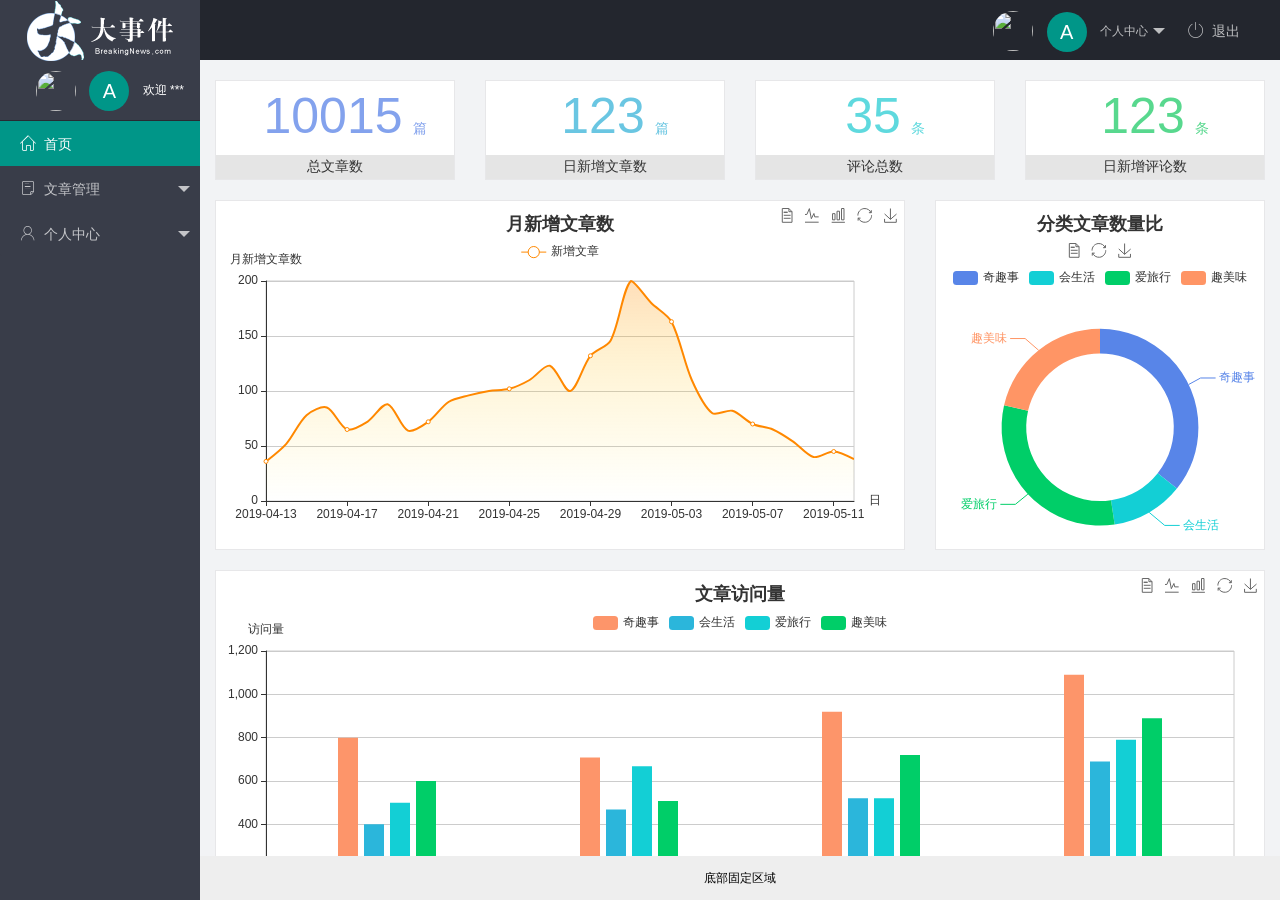
==== commit 7b97e200: "完成了个人中心模块" ====
--- a/index.html
+++ b/index.html
@@ -27,9 +27,9 @@
                         个人中心
                     </a>
                     <dl class="layui-nav-child">
-                        <dd><a href="">基本资料</a></dd>
-                        <dd><a href="">更换头像</a></dd>
-                        <dd><a href="">重置密码</a></dd>
+                        <dd><a href="/user/user_info.html" target="fm">基本资料</a></dd>
+                        <dd><a href="/user/user_avatar.html" target="fm">更换头像</a></dd>
+                        <dd><a href="/user/user_pwd.html" target="fm">重置密码</a></dd>
                     </dl>
                 </li>
                 <li class="layui-nav-item" lay-header-event="menuRight" lay-unselect>
@@ -62,9 +62,12 @@
                     <li class="layui-nav-item">
                         <a href="javascript:;"><span class="iconfont icon-user"></span>个人中心</a>
                         <dl class="layui-nav-child">
-                            <dd><a href="javascript:;"><i class="layui-icon layui-icon-app"></i>基本资料</a></dd>
-                            <dd><a href="javascript:;"><i class="layui-icon layui-icon-app"></i>更换头像</a></dd>
-                            <dd><a href="javascript:;"><i class="layui-icon layui-icon-app"></i>重置密码</a></dd>
+                            <dd><a href="/user/user_info.html" target="fm"><i
+                                        class="layui-icon layui-icon-app"></i>基本资料</a></dd>
+                            <dd><a href="/user/user_avatar.html" target="fm"><i
+                                        class="layui-icon layui-icon-app"></i>更换头像</a></dd>
+                            <dd><a href="/user/user_pwd.html" target="fm"><i
+                                        class="layui-icon layui-icon-app"></i>重置密码</a></dd>
                         </dl>
                     </li>
                 </ul>
